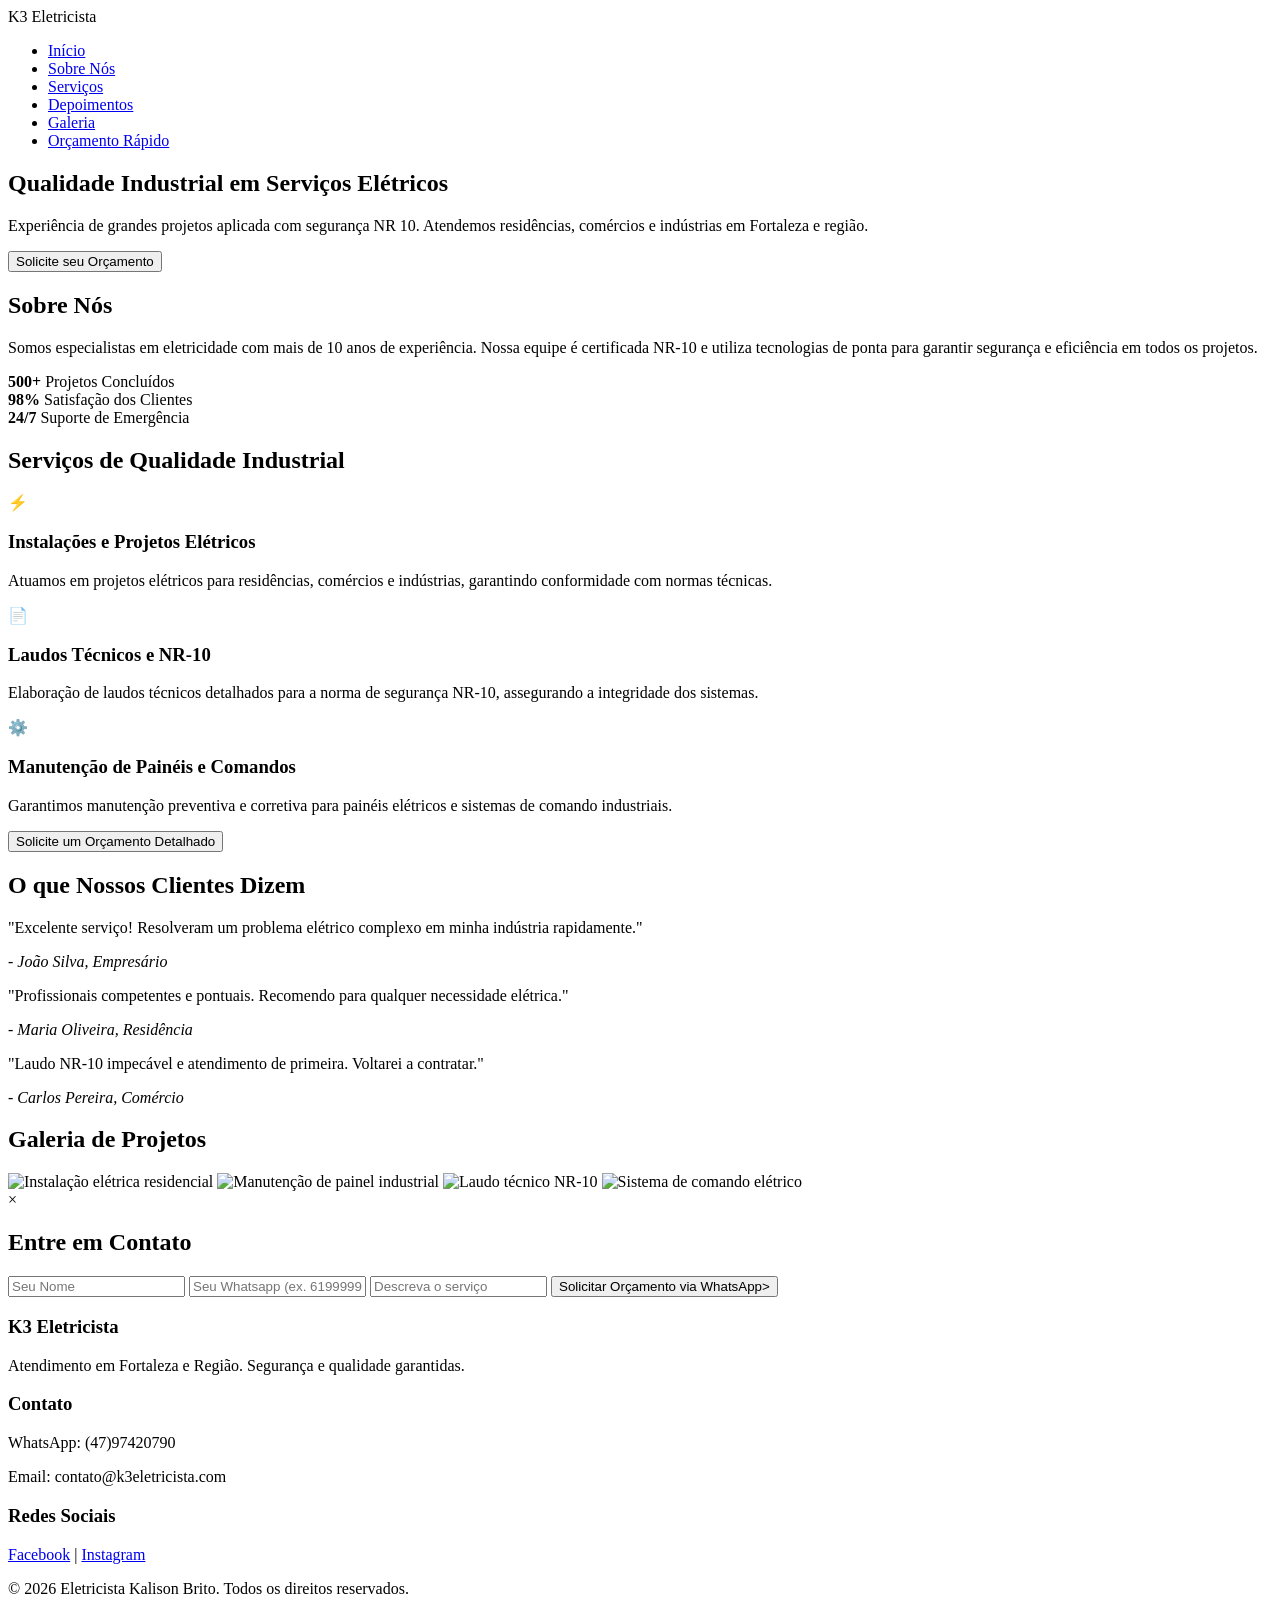
==== index.html @ 5f27c76e "Update and rename Pag1.html to index.html" ====
<!DOCTYPE html>
<html lang="pt-BR">
<head>
    <meta charset="UTF-8">
    <meta name="viewport" content="width=device-width, initial-scale=1.0">
    <meta name="description" content="K3 Eletricista - Serviços elétricos de qualidade industrial em Fortaleza e região. Instalações, laudos NR-10 e manutenção.">
    <meta name="keywords" content="eletricista, serviços elétricos, Fortaleza, NR-10, manutenção elétrica">
    <title>K3 Eletricista - Qualidade Industrial em Serviços Elétricos</title>
    <link rel="stylesheet" href="styles.css">
    <link rel="preconnect" href="https://fonts.googleapis.com">
    <link rel="preconnect" href="https://fonts.gstatic.com" crossorigin>
    <link href="https://fonts.googleapis.com/css2?family=Roboto:wght@300;400;500;700&display=swap" rel="stylesheet">
</head>
<body>

    <!-- Header -->
    <header>
        <div class="container">
            <div class="logo"><span class="k3">K3</span> Eletricista</div>
            <nav>
                <ul>
                    <li><a href="#hero">Início</a></li>
                    <li><a href="#about">Sobre Nós</a></li>
                    <li><a href="#services">Serviços</a></li>
                    <li><a href="#testimonials">Depoimentos</a></li>
                    <li><a href="#gallery">Galeria</a></li>
                    <li><a href="#contact" class="btn-orcamento" onclick="openModal()">Orçamento Rápido</a></li>
                </ul>
            </nav>
        </div>
    </header>

    <!-- Hero Section -->
    <section id="hero" class="hero">
        <div class="container">
            <div class="hero-content">
                <h1>Qualidade Industrial em Serviços Elétricos</h1>
                <p>Experiência de grandes projetos aplicada com segurança NR 10. Atendemos residências, comércios e indústrias em Fortaleza e região.</p>
                <button class="btn-yellow" onclick="openModal()">Solicite seu Orçamento</button>
            </div>
        </div>
    </section>

    <!-- About Section -->
    <section id="about" class="about">
        <div class="container">
            <h2>Sobre Nós</h2>
            <p>Somos especialistas em eletricidade com mais de 10 anos de experiência. Nossa equipe é certificada NR-10 e utiliza tecnologias de ponta para garantir segurança e eficiência em todos os projetos.</p>
            <div class="stats">
                <div class="stat"><strong>500+</strong> Projetos Concluídos</div>
                <div class="stat"><strong>98%</strong> Satisfação dos Clientes</div>
                <div class="stat"><strong>24/7</strong> Suporte de Emergência</div>
            </div>
        </div>
    </section>

    <!-- Services Section -->
    <section id="services" class="services">
        <div class="container">
            <h2>Serviços de Qualidade Industrial</h2>
            <div class="service-list">
                <div class="service-box">
                    <div class="icon">⚡</div>
                    <h3>Instalações e Projetos Elétricos</h3>
                    <p>Atuamos em projetos elétricos para residências, comércios e indústrias, garantindo conformidade com normas técnicas.</p>
                </div>
                <div class="service-box">
                    <div class="icon">📄</div>
                    <h3>Laudos Técnicos e NR-10</h3>
                    <p>Elaboração de laudos técnicos detalhados para a norma de segurança NR-10, assegurando a integridade dos sistemas.</p>
                </div>
                <div class="service-box">
                    <div class="icon">⚙️</div>
                    <h3>Manutenção de Painéis e Comandos</h3>
                    <p>Garantimos manutenção preventiva e corretiva para painéis elétricos e sistemas de comando industriais.</p>
                </div>
            </div>
            <button class="btn-yellow" onclick="openModal()">Solicite um Orçamento Detalhado</button>
        </div>
    </section>

    <!-- Testimonials Section -->
    <section id="testimonials" class="testimonials">
        <div class="container">
            <h2>O que Nossos Clientes Dizem</h2>
            <div class="testimonial-slider">
                <div class="testimonial active">
                    <p>"Excelente serviço! Resolveram um problema elétrico complexo em minha indústria rapidamente."</p>
                    <cite>- João Silva, Empresário</cite>
                </div>
                <div class="testimonial">
                    <p>"Profissionais competentes e pontuais. Recomendo para qualquer necessidade elétrica."</p>
                    <cite>- Maria Oliveira, Residência</cite>
                </div>
                <div class="testimonial">
                    <p>"Laudo NR-10 impecável e atendimento de primeira. Voltarei a contratar."</p>
                    <cite>- Carlos Pereira, Comércio</cite>
                </div>
            </div>
        </div>
    </section>

    <!-- Gallery Section -->
    <section id="gallery" class="gallery">
        <div class="container">
            <h2>Galeria de Projetos</h2>
            <div class="gallery-grid">
                <img src="costas.jpeg" alt="Instalação elétrica residencial" loading="lazy">
                <img src="circuito.jpeg" alt="Manutenção de painel industrial" loading="lazy">
                <img src="costas.jpeg" alt="Laudo técnico NR-10" loading="lazy">
                <img src="circuito.jpeg" alt="Sistema de comando elétrico" loading="lazy">
            </div>
        </div>
    </section>

    <!-- Contact Modal -->
    <div id="contact-modal" class="modal">
        <div class="modal-content">
            <span class="close" onclick="closeModal()">&times;</span>
            <h2>Entre em Contato</h2>
            <form id="contact-form">
                <input type="text" id="contact-name" placeholder="Seu Nome" required>
                <input type="text" id="contact-whatsapp" placeholder="Seu Whatsapp (ex. 61999999999)" required pattern="[0-9]+" title="Insira apenas números">
                <input type="text" id="contact-service" placeholder="Descreva o serviço" required>
                <button type="submit">Solicitar Orçamento via WhatsApp></button>
            </form>
        </div>
    </div>

    <!-- Footer -->
    <footer>
        <div class="container">
            <div class="footer-content">
                <div class="footer-section">
                    <h3>K3 Eletricista</h3>
                    <p>Atendimento em Fortaleza e Região. Segurança e qualidade garantidas.</p>
                </div>
                <div class="footer-section">
                    <h3>Contato</h3>
                    <p>WhatsApp: (47)97420790</p>
                    <p>Email: contato@k3eletricista.com</p>
                </div>
                <div class="footer-section">
                    <h3>Redes Sociais</h3>
                    <a href="#">Facebook</a> | <a href="#">Instagram</a>
                </div>
            </div>
            <p>&copy; 2026 Eletricista Kalison Brito. Todos os direitos reservados.</p>
        </div>
    </footer>

    <script src="script.js"></script>
</body>
</html>
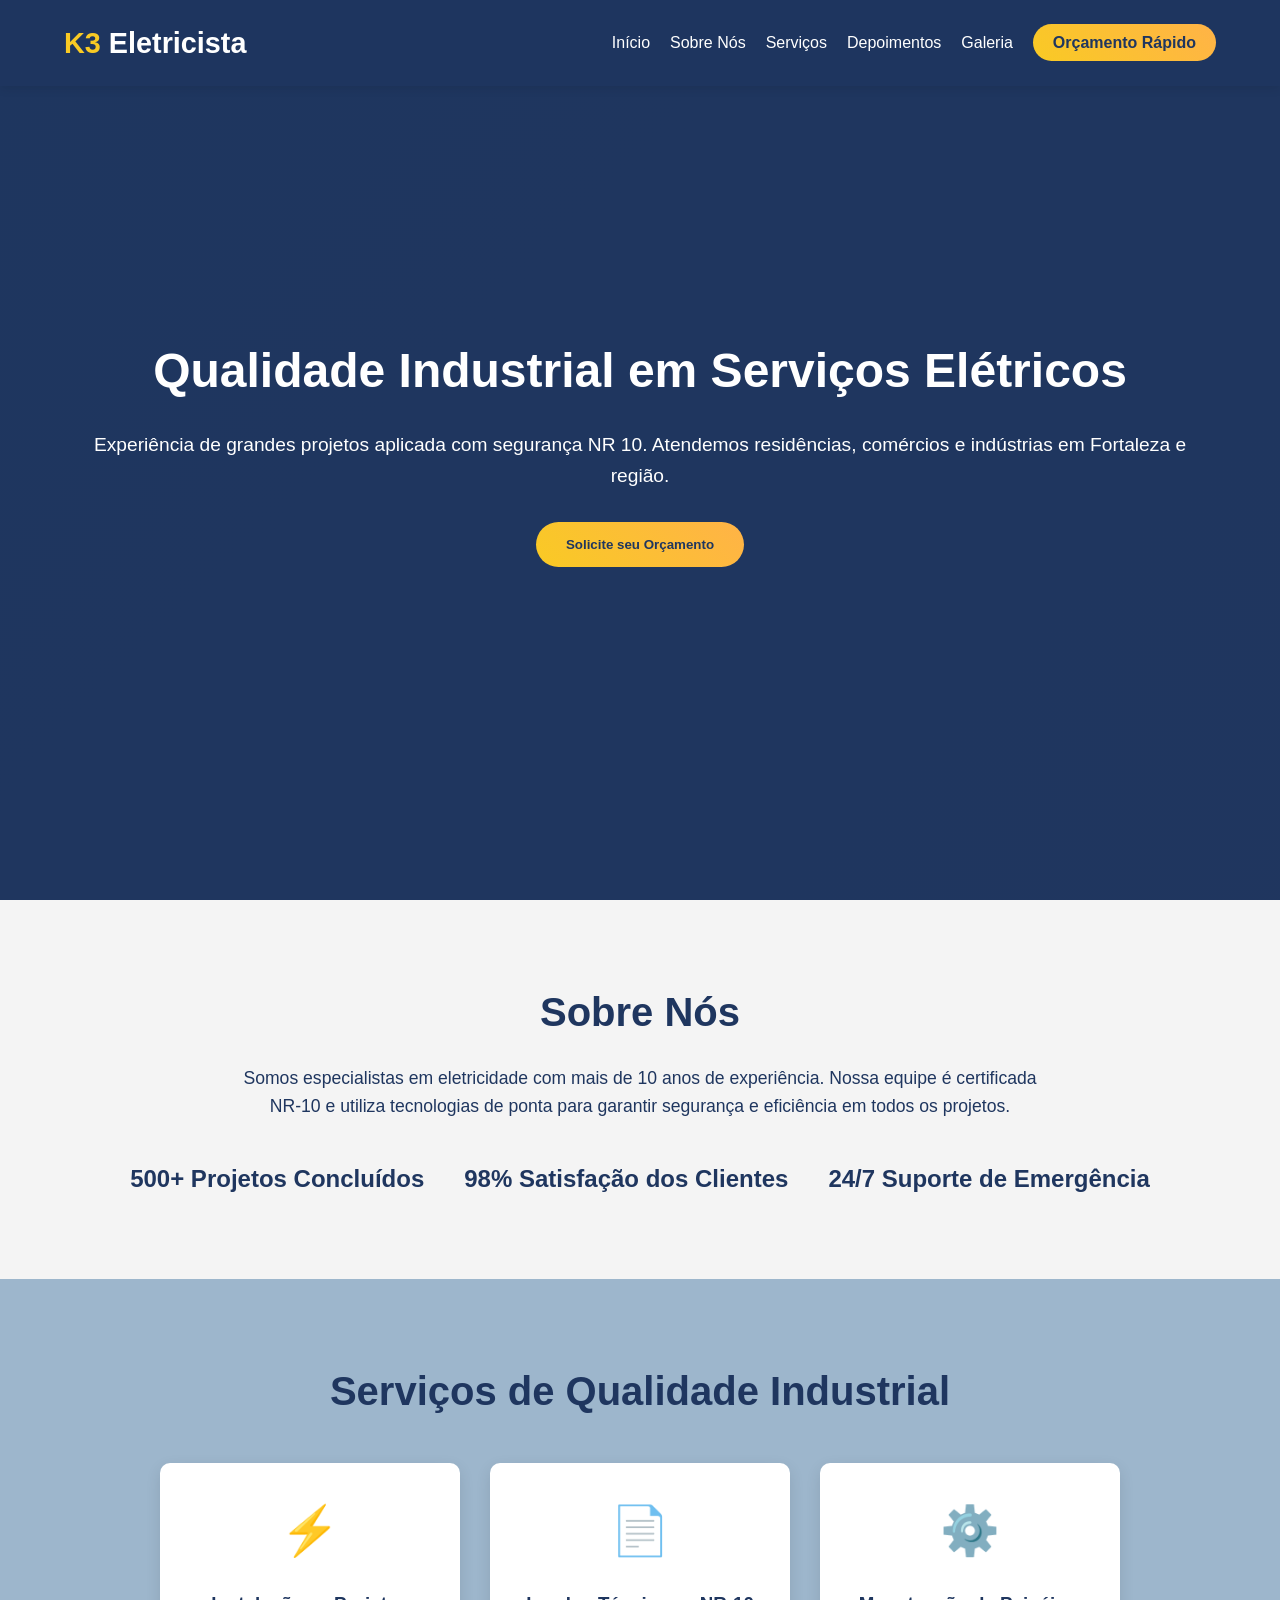
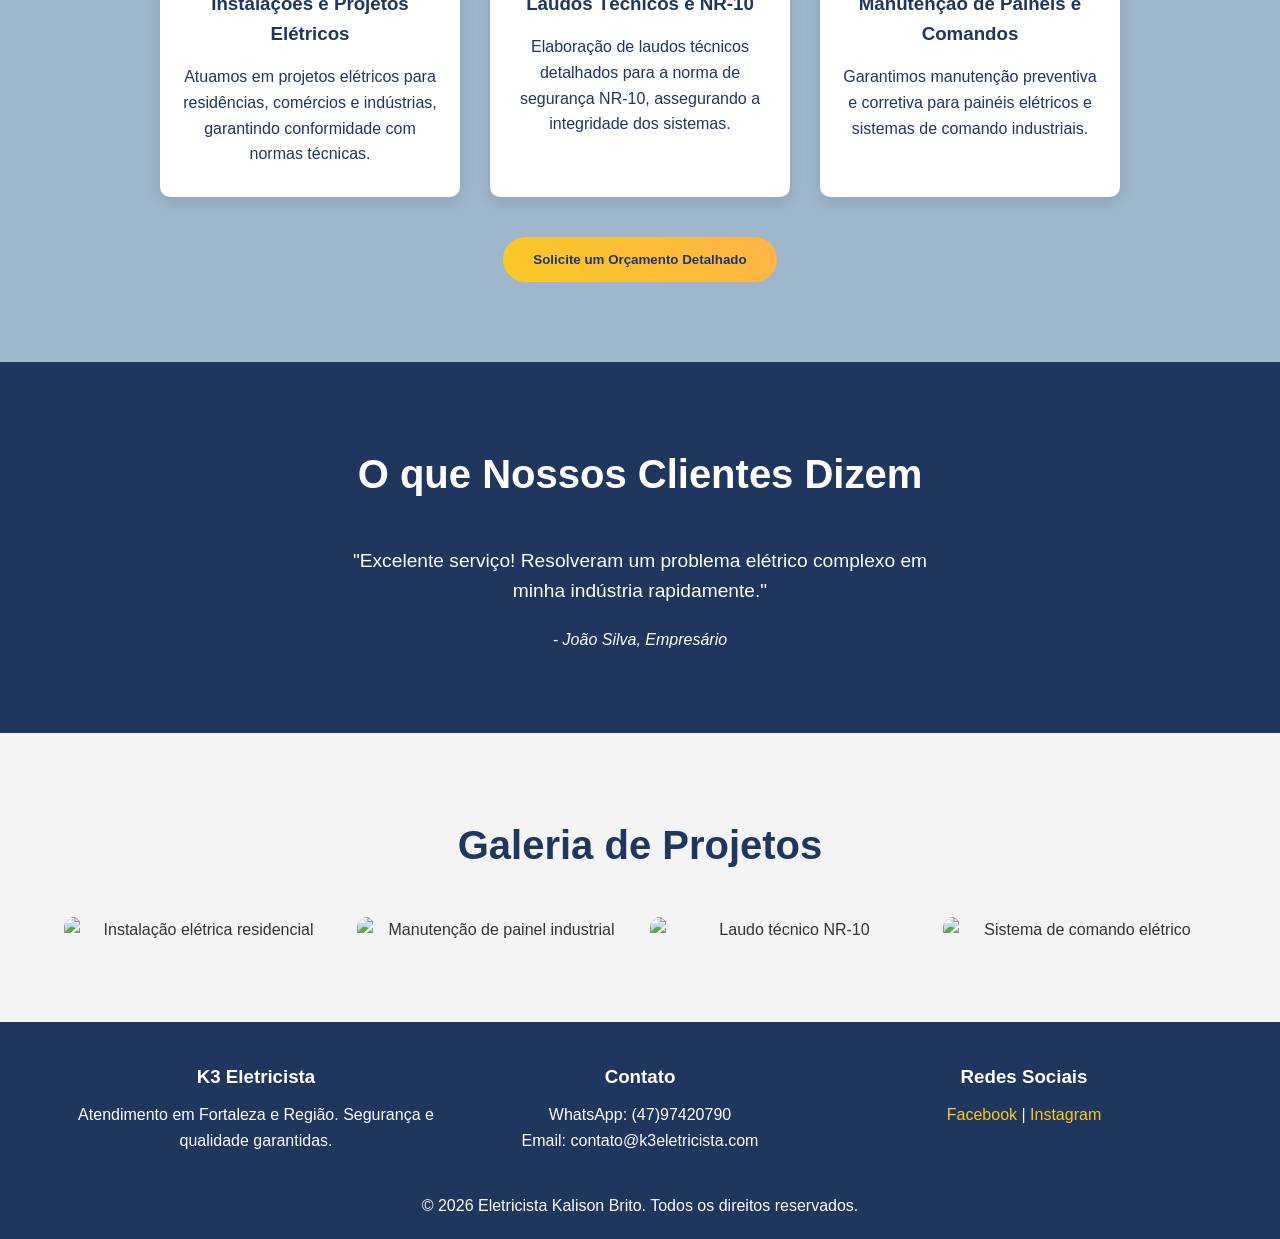
==== commit 29905979: "Fix HTML encoding issues in index.html" ====
--- a/index.html
+++ b/index.html
@@ -105,10 +105,10 @@
         <div class="container">
             <h2>Galeria de Projetos</h2>
             <div class="gallery-grid">
-                <img src="costas.jpeg" alt="Instalação elétrica residencial" loading="lazy">
-                <img src="circuito.jpeg" alt="Manutenção de painel industrial" loading="lazy">
-                <img src="costas.jpeg" alt="Laudo técnico NR-10" loading="lazy">
-                <img src="circuito.jpeg" alt="Sistema de comando elétrico" loading="lazy">
+                <img src="Costas.jpeg" alt="Instalação elétrica residencial" loading="lazy">
+                <img src="Circuito.jpeg" alt="Manutenção de painel industrial" loading="lazy">
+                <img src="Costas.jpeg" alt="Laudo técnico NR-10" loading="lazy">
+                <img src="Circuito.jpeg" alt="Sistema de comando elétrico" loading="lazy">
             </div>
         </div>
     </section>
@@ -152,3 +152,4 @@
     <script src="script.js"></script>
 </body>
 </html>
+
--- a/styles.css
+++ b/styles.css
@@ -0,0 +1,377 @@
+/* Reset e Base */
+* {
+    margin: 0;
+    padding: 0;
+    box-sizing: border-box;
+}
+
+body {
+    font-family: 'Roboto', sans-serif;
+    background: linear-gradient(135deg, #1f365f 0%, #24365f 100%);
+    color: #333;
+    line-height: 1.6;
+    overflow-x: hidden;
+}
+
+.container {
+    width: 90%;
+    max-width: 1200px;
+    margin: 0 auto;
+}
+
+/* Header */
+header {
+    background: rgba(31, 54, 95, 0.95);
+    backdrop-filter: blur(10px);
+    padding: 20px 0;
+    position: fixed;
+    width: 100%;
+    top: 0;
+    z-index: 1000;
+    box-shadow: 0 2px 10px rgba(0,0,0,0.1);
+}
+
+header .container {
+    display: flex;
+    justify-content: space-between;
+    align-items: center;
+}
+
+.logo {
+    font-weight: 700;
+    font-size: 1.8rem;
+    color: white;
+}
+
+.logo .k3 {
+    color: #f9ca24;
+}
+
+nav ul {
+    list-style: none;
+    display: flex;
+    gap: 20px;
+}
+
+nav ul li a {
+    color: white;
+    text-decoration: none;
+    font-weight: 500;
+    transition: color 0.3s ease, transform 0.3s ease;
+}
+
+nav ul li a:hover {
+    color: #f9ca24;
+    transform: translateY(-2px);
+}
+
+.btn-orcamento {
+    background: linear-gradient(45deg, #f9ca24, #ffb347);
+    color: #1f365f;
+    padding: 10px 20px;
+    border-radius: 25px;
+    font-weight: 600;
+    cursor: pointer;
+    transition: all 0.3s ease;
+    border: none;
+}
+
+.btn-orcamento:hover {
+    transform: scale(1.05);
+    box-shadow: 0 4px 15px rgba(249, 202, 36, 0.4);
+}
+
+/* Hero Section */
+.hero {
+    background: url('https://images.unsplash.com/photo-1506744038136-46273834b3fb?auto=format&fit=crop&w=1350&q=80') no-repeat center center/cover;
+    height: 100vh;
+    display: flex;
+    align-items: center;
+    position: relative;
+    color: white;
+}
+
+.hero::before {
+    content: '';
+    position: absolute;
+    top: 0;
+    left: 0;
+    width: 100%;
+    height: 100%;
+    background: rgba(31, 54, 95, 0.6);
+}
+
+.hero .container {
+    position: relative;
+    z-index: 1;
+    text-align: center;
+}
+
+.hero-content h1 {
+    font-size: 3rem;
+    margin-bottom: 20px;
+    animation: fadeInUp 1s ease-out;
+}
+
+.hero-content p {
+    font-size: 1.2rem;
+    margin-bottom: 30px;
+    animation: fadeInUp 1.2s ease-out;
+}
+
+.btn-yellow {
+    background: linear-gradient(45deg, #f9ca24, #ffb347);
+    color: #1f365f;
+    padding: 15px 30px;
+    font-weight: 600;
+    border-radius: 25px;
+    text-decoration: none;
+    display: inline-block;
+    cursor: pointer;
+    transition: all 0.3s ease;
+    border: none;
+    animation: fadeInUp 1.4s ease-out;
+}
+
+.btn-yellow:hover {
+    transform: scale(1.05);
+    box-shadow: 0 4px 15px rgba(249, 202, 36, 0.4);
+}
+
+/* About Section */
+.about {
+    background: #f4f4f4;
+    padding: 80px 0;
+    text-align: center;
+    color: #1f365f;
+}
+
+.about h2 {
+    font-size: 2.5rem;
+    margin-bottom: 20px;
+}
+
+.about p {
+    font-size: 1.1rem;
+    margin-bottom: 40px;
+    max-width: 800px;
+    margin-left: auto;
+    margin-right: auto;
+}
+
+.stats {
+    display: flex;
+    justify-content: center;
+    gap: 40px;
+    flex-wrap: wrap;
+}
+
+.stat {
+    font-size: 1.5rem;
+    font-weight: 700;
+}
+
+/* Services Section */
+.services {
+    background: #9db6cc;
+    padding: 80px 0;
+    text-align: center;
+    color: #1f365f;
+}
+
+.services h2 {
+    font-size: 2.5rem;
+    margin-bottom: 40px;
+}
+
+.service-list {
+    display: flex;
+    gap: 30px;
+    justify-content: center;
+    flex-wrap: wrap;
+    margin-bottom: 40px;
+}
+
+.service-box {
+    background: white;
+    border-radius: 10px;
+    padding: 30px 20px;
+    width: 300px;
+    box-shadow: 0 5px 15px rgba(0,0,0,0.1);
+    transition: transform 0.3s ease, box-shadow 0.3s ease;
+}
+
+.service-box:hover {
+    transform: translateY(-10px);
+    box-shadow: 0 10px 25px rgba(0,0,0,0.2);
+}
+
+.service-box .icon {
+    font-size: 3rem;
+    margin-bottom: 20px;
+    color: #f9ca24;
+}
+
+.service-box h3 {
+    margin-bottom: 15px;
+    font-weight: 600;
+}
+
+.service-box p {
+    font-size: 1rem;
+}
+
+/* Testimonials Section */
+.testimonials {
+    background: #1f365f;
+    padding: 80px 0;
+    color: white;
+    text-align: center;
+}
+
+.testimonials h2 {
+    font-size: 2.5rem;
+    margin-bottom: 40px;
+}
+
+.testimonial-slider {
+    position: relative;
+    max-width: 600px;
+    margin: 0 auto;
+}
+
+.testimonial {
+    display: none;
+    opacity: 0;
+    transition: opacity 0.5s ease;
+}
+
+.testimonial.active {
+    display: block;
+    opacity: 1;
+}
+
+.testimonial p {
+    font-size: 1.2rem;
+    margin-bottom: 20px;
+}
+
+.testimonial cite {
+    font-style: italic;
+}
+
+/* Gallery Section */
+.gallery {
+    background: #f4f4f4;
+    padding: 80px 0;
+    text-align: center;
+}
+
+.gallery h2 {
+    font-size: 2.5rem;
+    margin-bottom: 40px;
+    color: #1f365f;
+}
+
+.gallery-grid {
+    display: grid;
+    grid-template-columns: repeat(auto-fit, minmax(250px, 1fr));
+    gap: 20px;
+}
+
+.gallery-grid img {
+    width: 100%;
+    border-radius: 10px;
+    transition: transform 0.3s ease;
+}
+
+.gallery-grid img:hover {
+    transform: scale(1.05);
+}
+
+/* Modal */
+.modal {
+    display: none;
+    position: fixed;
+    z-index: 1000;
+    left: 0;
+    top: 0;
+    width: 100%;
+    height: 100%;
+    background-color: rgba(0,0,0,0.5);
+    animation: fadeIn 0.3s ease;
+}
+
+.modal-content {
+    background: white;
+    margin: 15% auto;
+    padding: 20px;
+    border-radius: 10px;
+    width: 90%;
+    max-width: 500px;
+    position: relative;
+}
+
+.close {
+    position: absolute;
+    top: 10px;
+    right: 20px;
+    font-size: 2rem;
+    cursor: pointer;
+}
+
+#contact-form input {
+    width: 100%;
+    padding: 12px;
+    margin-bottom: 15px;
+    border: 1px solid #ccc;
+    border-radius: 5px;
+}
+
+#contact-form button {
+    background: linear-gradient(45deg, #f9ca24, #ffb347);
+    color: #1f365f;
+    padding: 15px;
+    border: none;
+    border-radius: 5px;
+    cursor: pointer;
+    width: 100%;
+    font-weight: 600;
+}
+
+/* Footer */
+footer {
+    background: #1f365f;
+    color: white;
+    padding: 40px 0 20px;
+    text-align: center;
+}
+
+.footer-content {
+    display: flex;
+    justify-content: space-around;
+    flex-wrap: wrap;
+    margin-bottom: 20px;
+}
+
+.footer-section {
+    flex: 1;
+    min-width: 200px;
+    margin-bottom: 20px;
+}
+
+.footer-section h3 {
+    margin-bottom: 10px;
+}
+
+.footer-section a {
+    color: #f9ca24;
+    text-decoration: none;
+}
+
+/* Animations */
+@keyframes fadeInUp {
+    from {
+        opacity: 0;
+    transform: translateY(30px);}
+        }
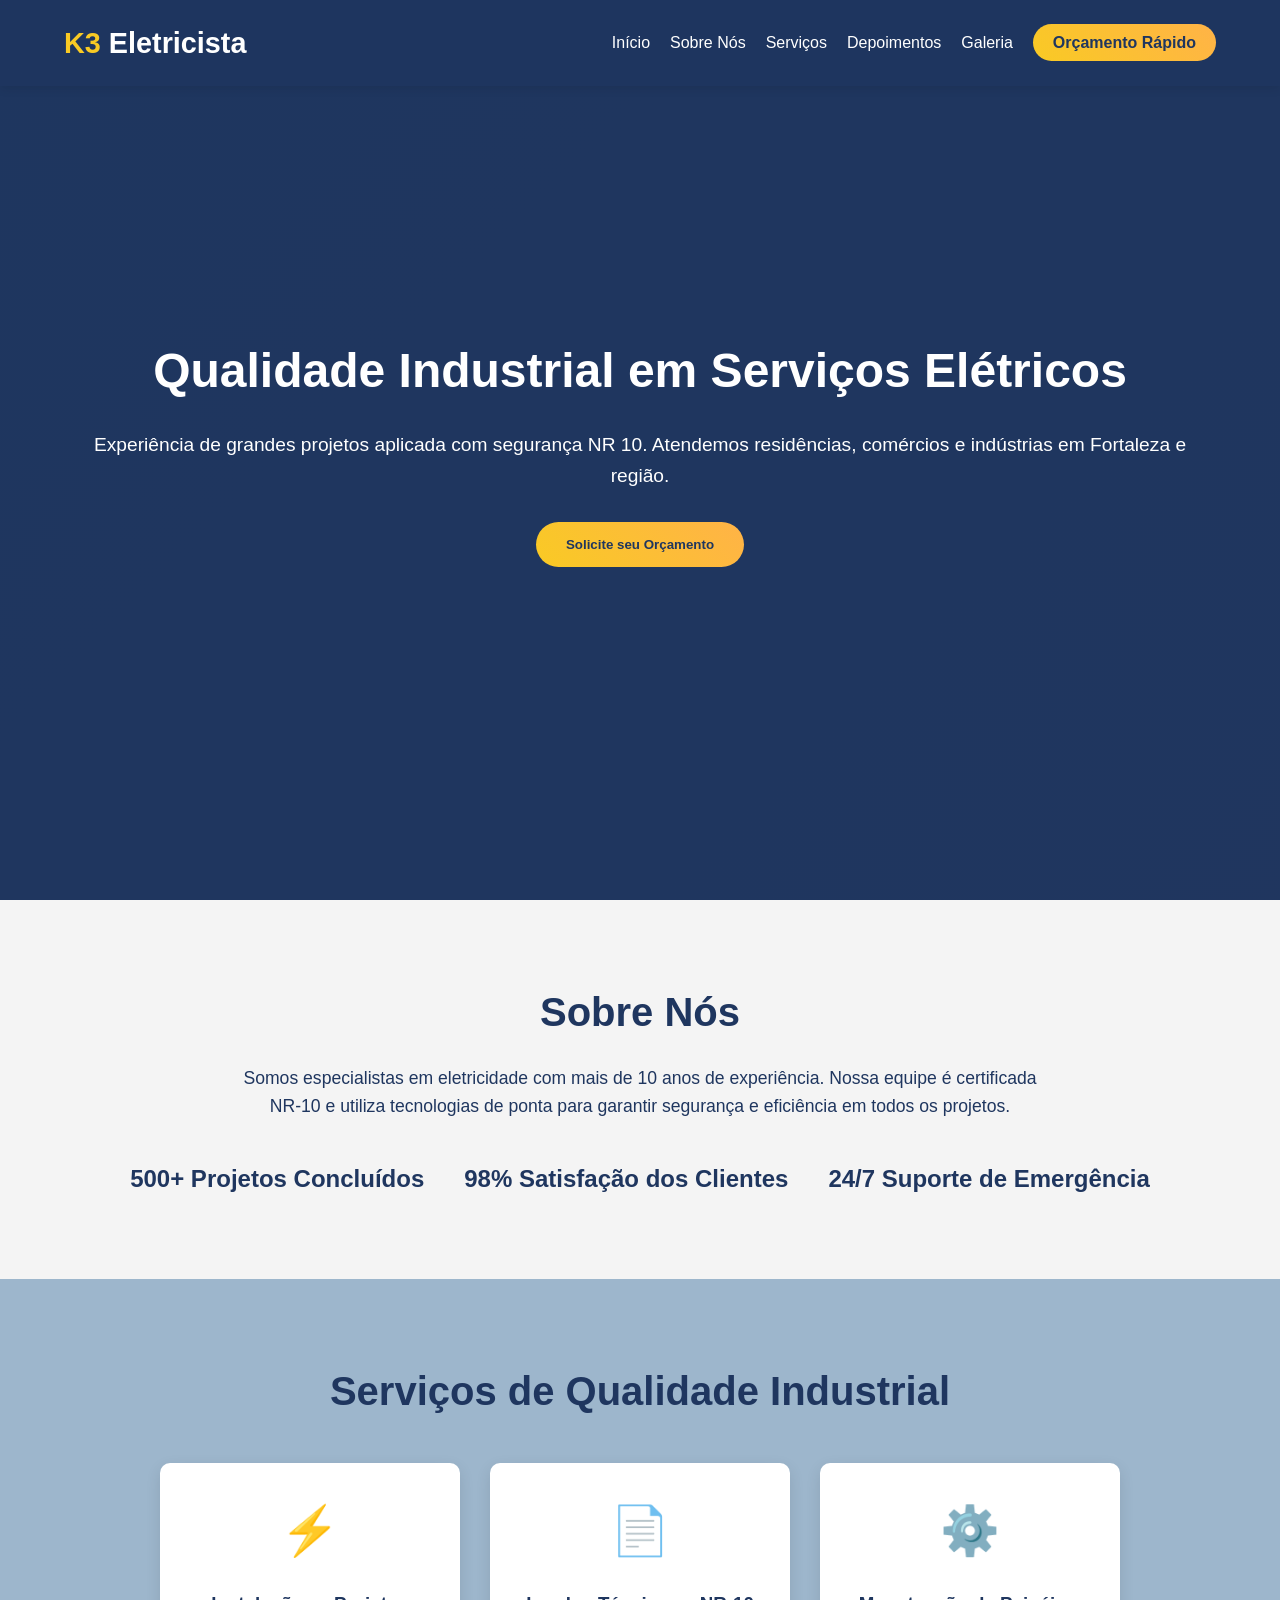
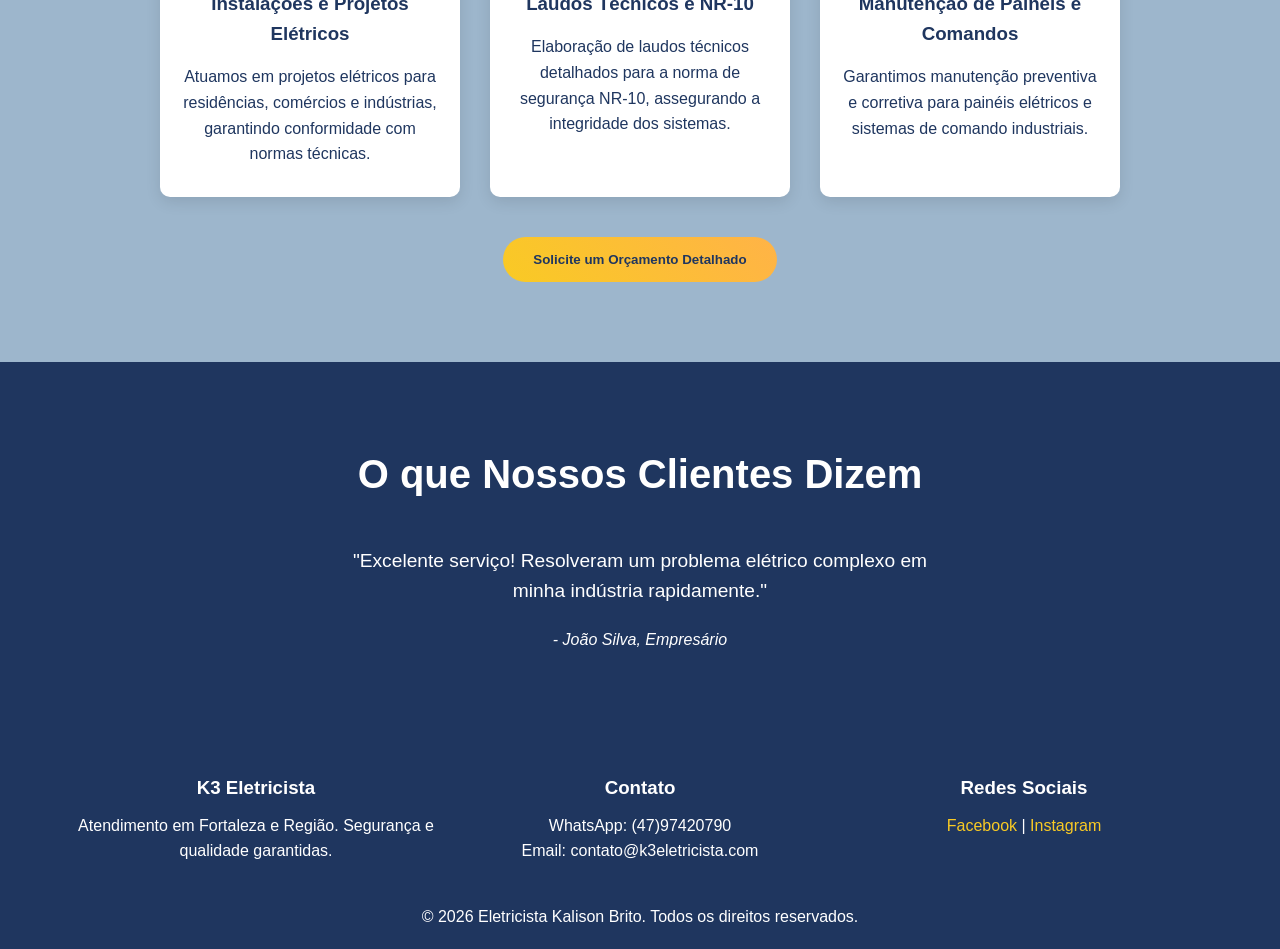
==== commit 78d94b4f: "Fix HTML formatting and remove unnecessary characters" ====
--- a/index.html
+++ b/index.html
@@ -100,19 +100,6 @@
         </div>
     </section>
 
-    <!-- Gallery Section -->
-    <section id="gallery" class="gallery">
-        <div class="container">
-            <h2>Galeria de Projetos</h2>
-            <div class="gallery-grid">
-                <img src="Costas.jpeg" alt="Instalação elétrica residencial" loading="lazy">
-                <img src="Circuito.jpeg" alt="Manutenção de painel industrial" loading="lazy">
-                <img src="Costas.jpeg" alt="Laudo técnico NR-10" loading="lazy">
-                <img src="Circuito.jpeg" alt="Sistema de comando elétrico" loading="lazy">
-            </div>
-        </div>
-    </section>
-
     <!-- Contact Modal -->
     <div id="contact-modal" class="modal">
         <div class="modal-content">
@@ -142,7 +129,7 @@
                 </div>
                 <div class="footer-section">
                     <h3>Redes Sociais</h3>
-                    <a href="#">Facebook</a> | <a href="#">Instagram</a>
+                    <a href="#">Facebook</a> | <a href="https://www.instagram.com/bkailson?igsh=OGpidTN4MHQybjQ2">Instagram</a>
                 </div>
             </div>
             <p>&copy; 2026 Eletricista Kalison Brito. Todos os direitos reservados.</p>
@@ -153,3 +140,6 @@
 </body>
 </html>
 
+
+
+
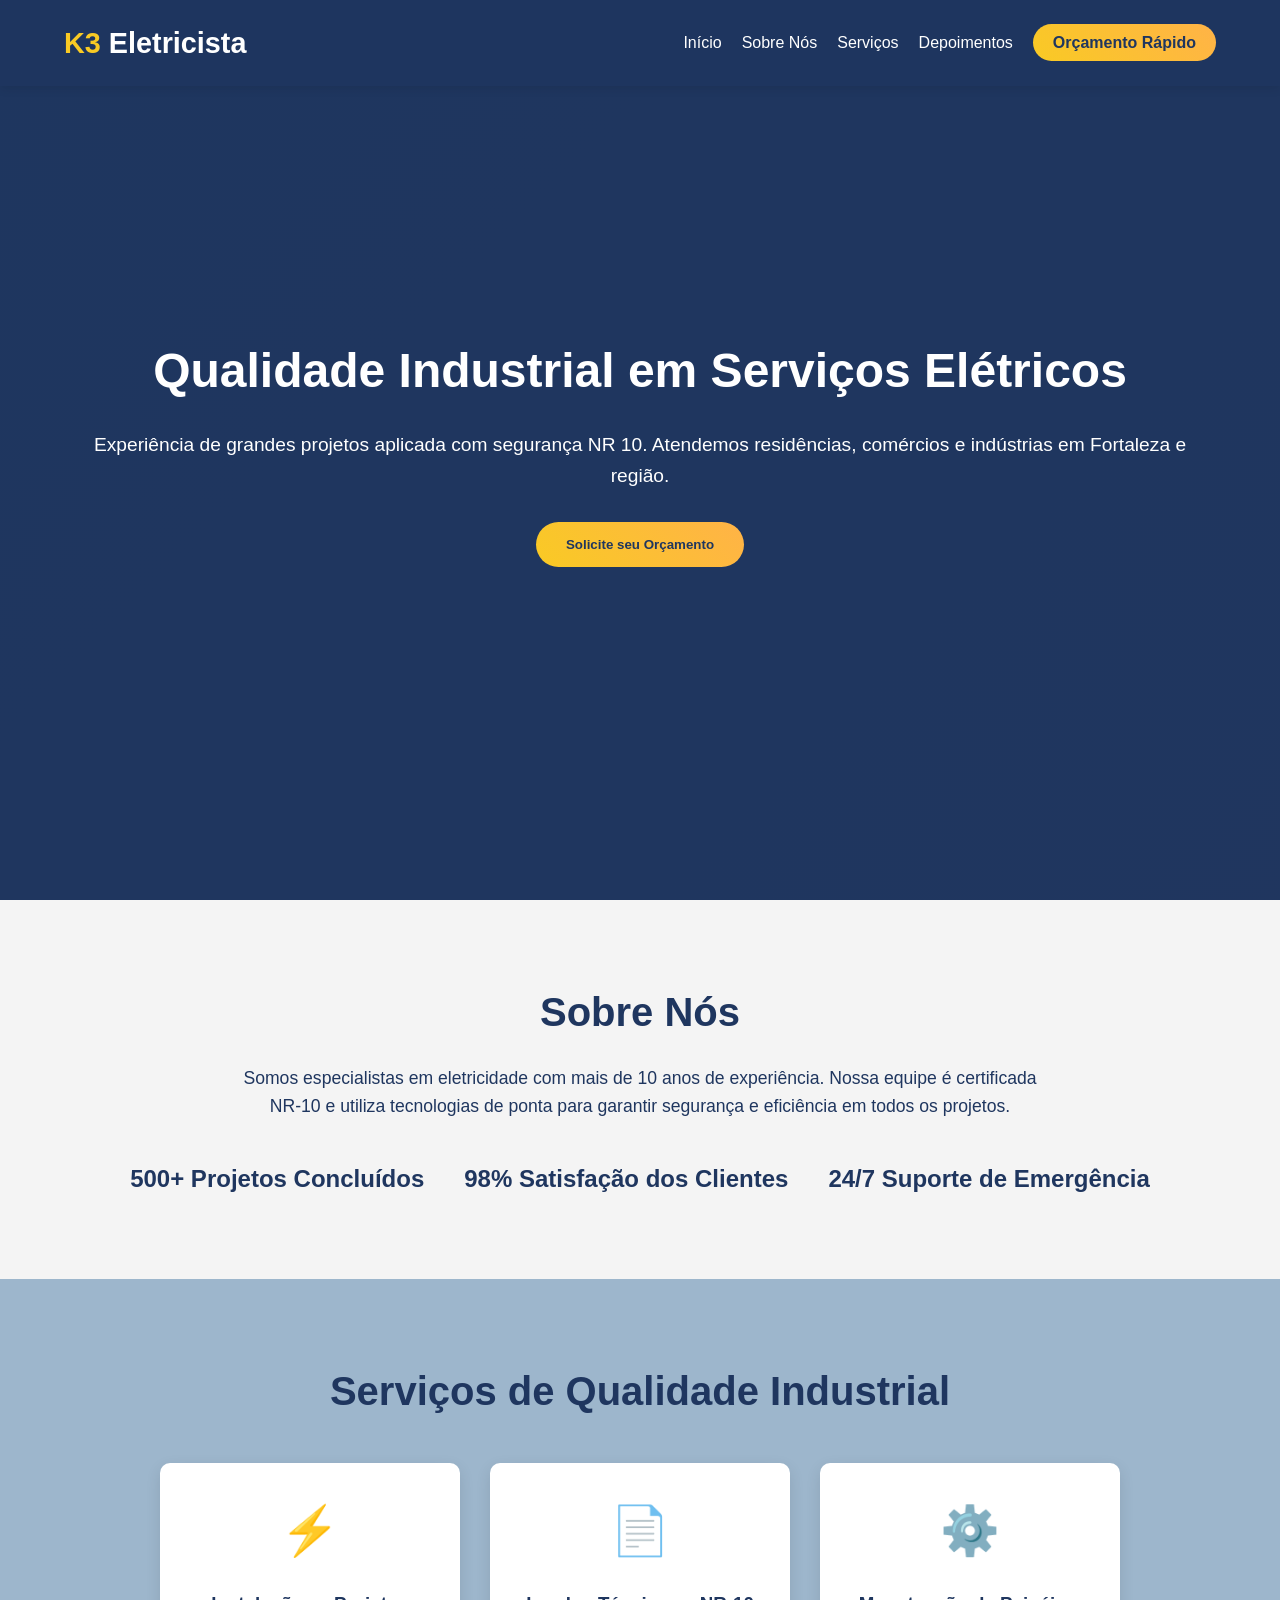
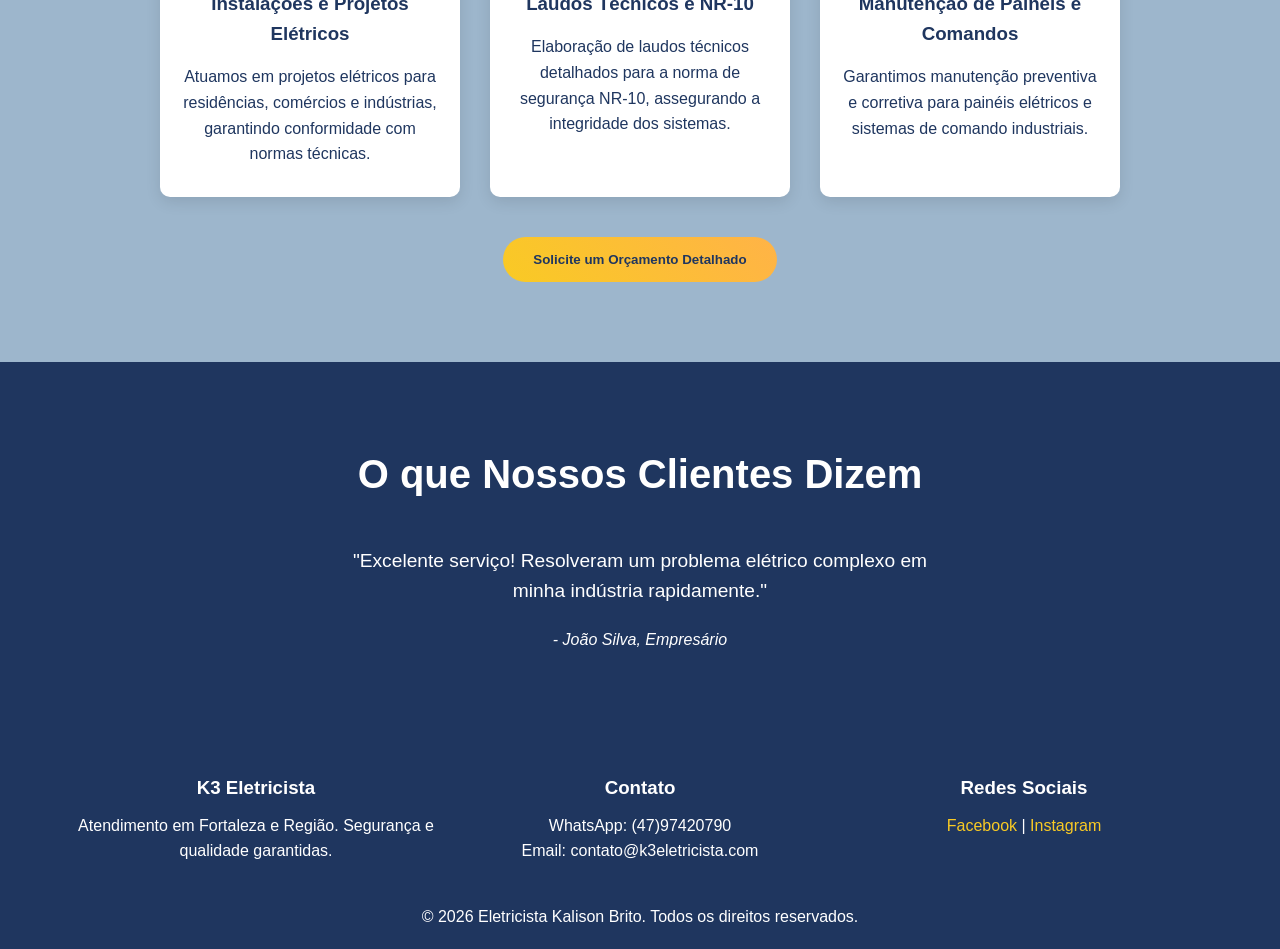
==== commit 9776431f: "Fix HTML encoding issues in index.html" ====
--- a/index.html
+++ b/index.html
@@ -23,7 +23,6 @@
                     <li><a href="#about">Sobre Nós</a></li>
                     <li><a href="#services">Serviços</a></li>
                     <li><a href="#testimonials">Depoimentos</a></li>
-                    <li><a href="#gallery">Galeria</a></li>
                     <li><a href="#contact" class="btn-orcamento" onclick="openModal()">Orçamento Rápido</a></li>
                 </ul>
             </nav>
@@ -143,3 +142,4 @@
 
 
 
+
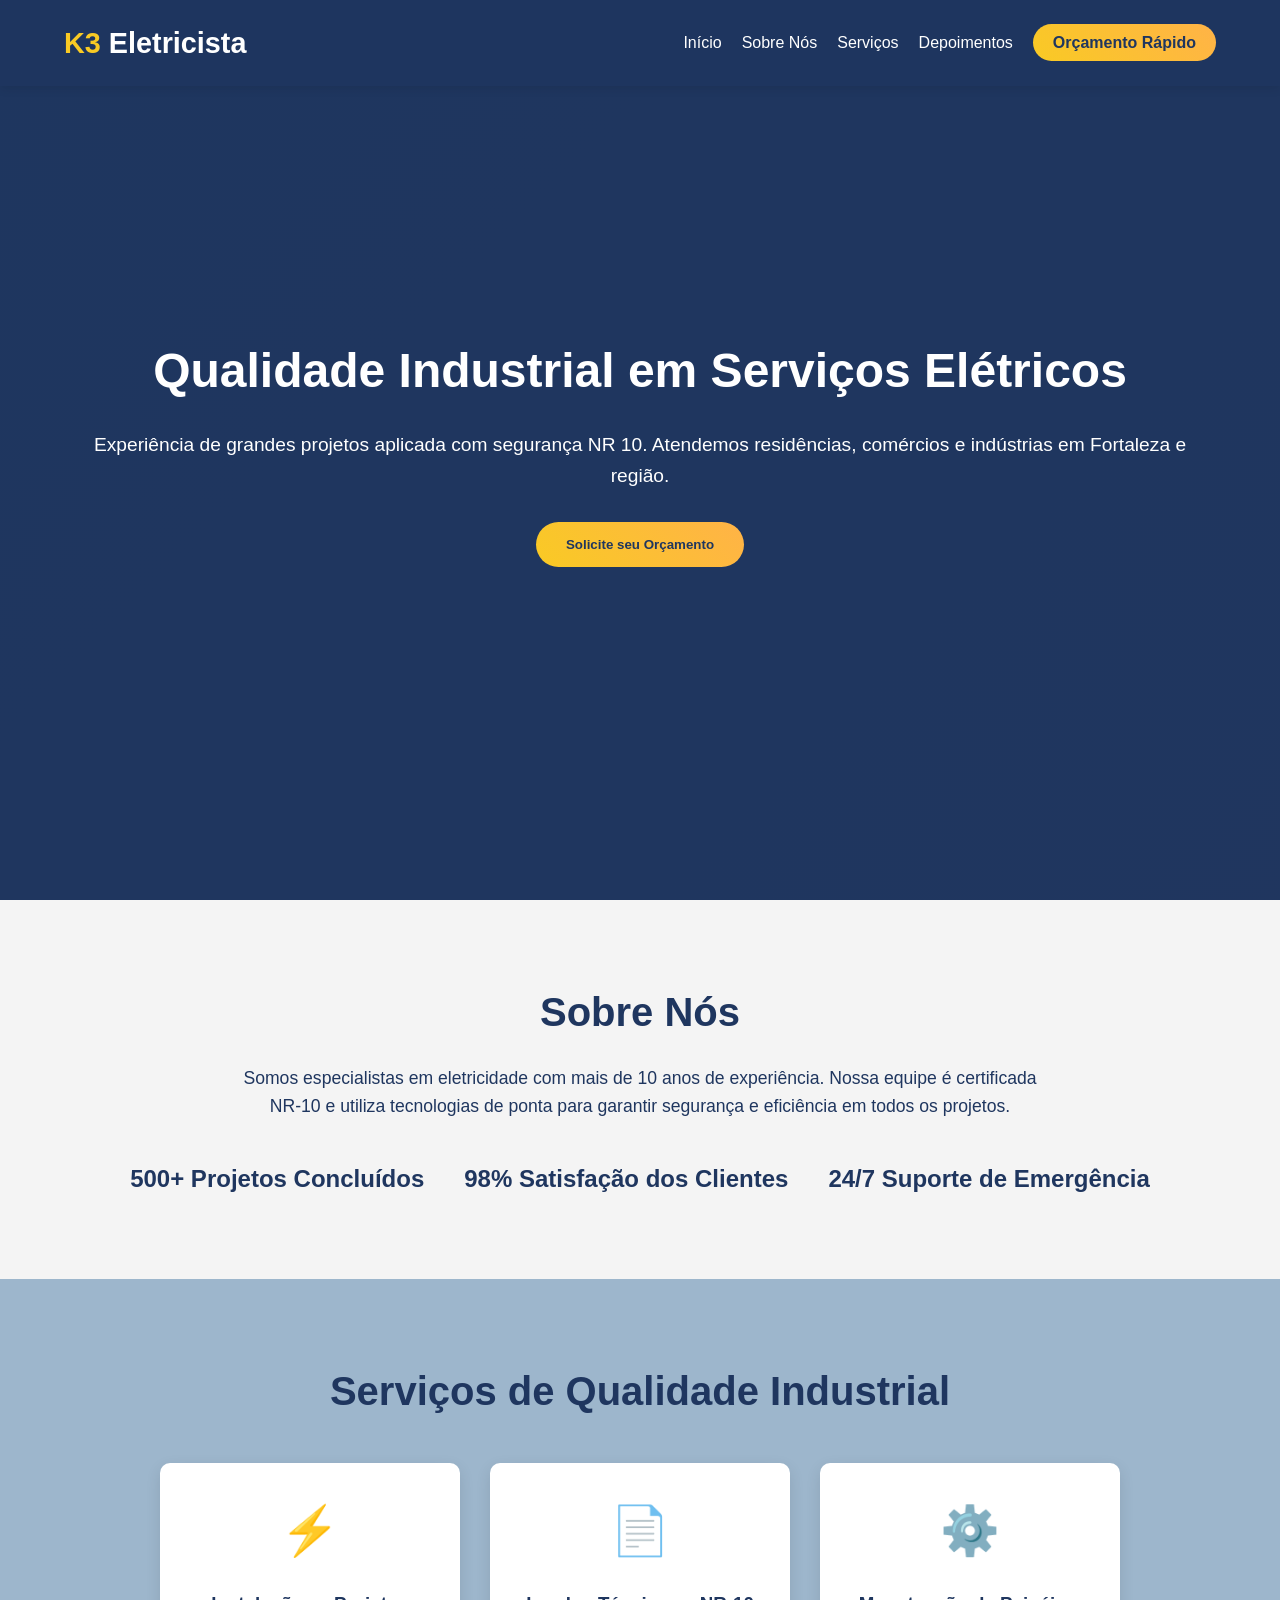
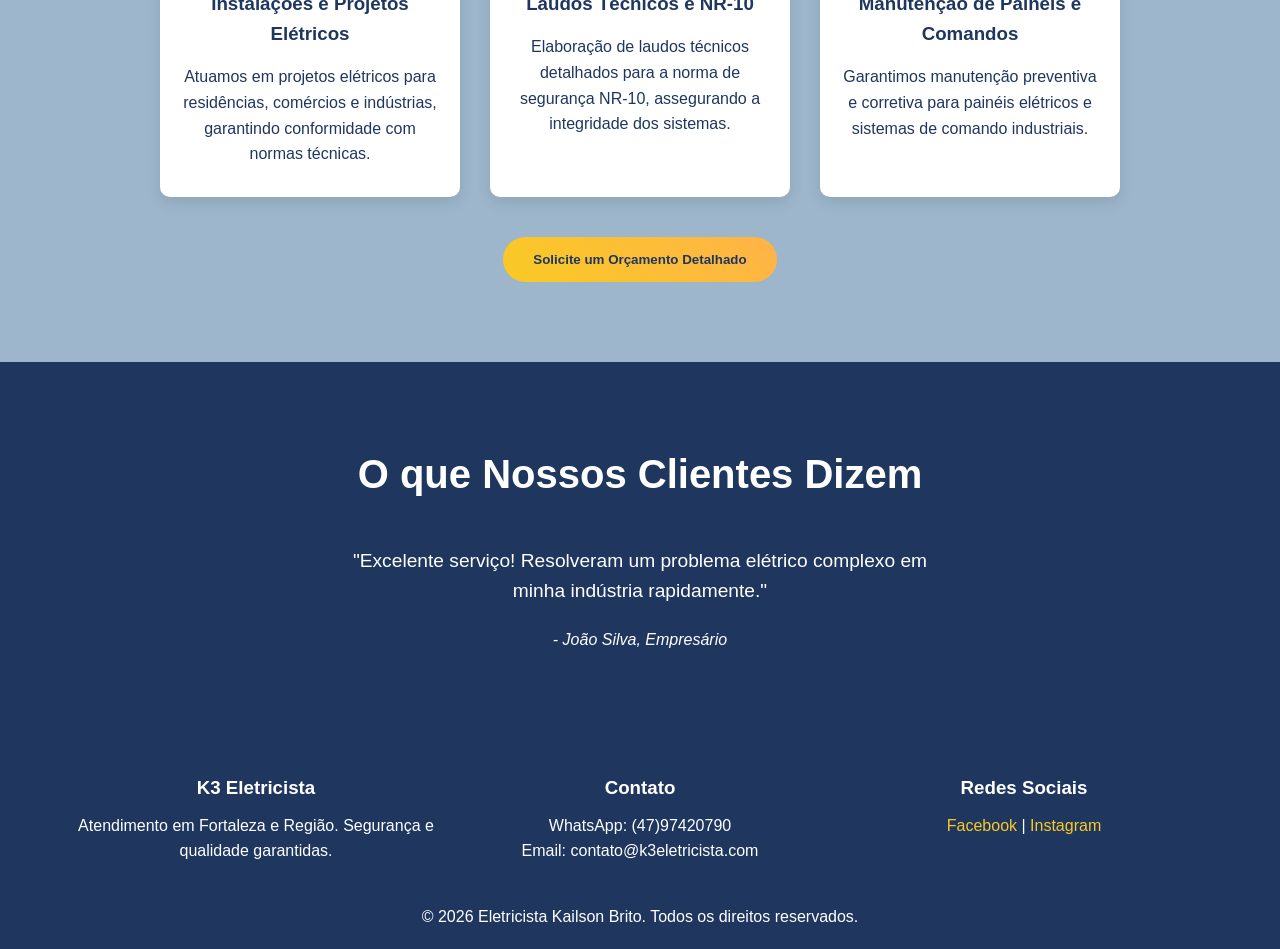
==== commit 72586811: "Fix HTML formatting and structure" ====
--- a/index.html
+++ b/index.html
@@ -131,7 +131,7 @@
                     <a href="#">Facebook</a> | <a href="https://www.instagram.com/bkailson?igsh=OGpidTN4MHQybjQ2">Instagram</a>
                 </div>
             </div>
-            <p>&copy; 2026 Eletricista Kalison Brito. Todos os direitos reservados.</p>
+            <p>&copy; 2026 Eletricista Kailson Brito. Todos os direitos reservados.</p>
         </div>
     </footer>
 
@@ -143,3 +143,4 @@
 
 
 
+
